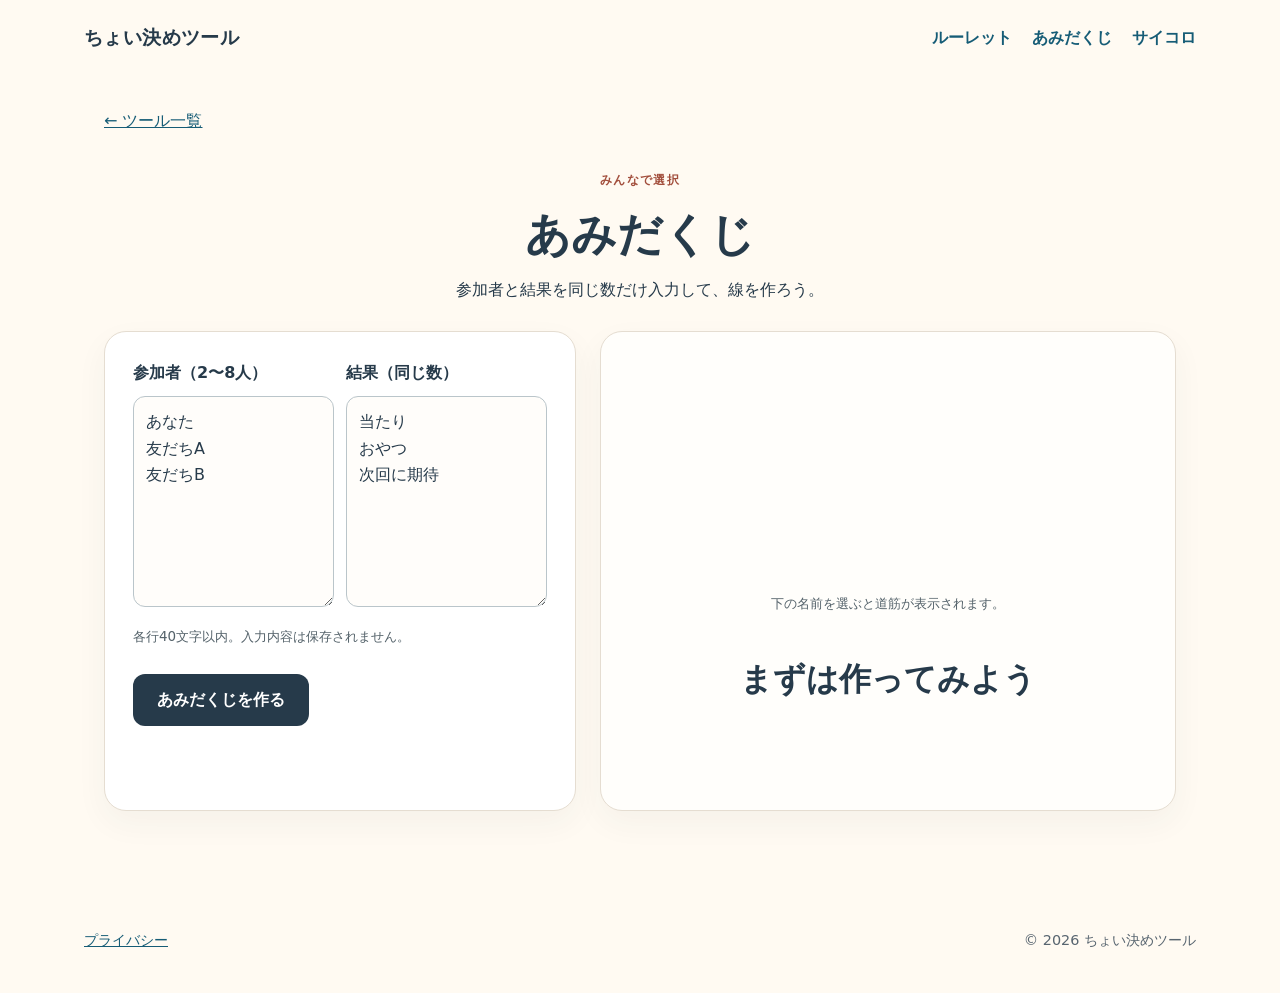
==== amidaku.html @ 54b1e420 "Create static tool research site" ====
<!doctype html>
<html lang="ja">
<head>
  <meta charset="utf-8">
  <meta name="viewport" content="width=device-width, initial-scale=1">
  <meta name="description" content="参加者と結果を入力して道筋をたどる無料あみだくじ。登録不要。">
  <meta http-equiv="Content-Security-Policy" content="default-src 'none'; script-src 'self' https://www.googletagmanager.com; style-src 'self'; img-src 'self' data:; connect-src https://www.google-analytics.com https://region1.google-analytics.com; base-uri 'none'; form-action 'none'; object-src 'none'">
  <title>あみだくじ｜ちょい決めツール</title>
  <link rel="stylesheet" href="./assets/style.css">
  <script defer src="./assets/config.js"></script>
  <script defer src="./assets/analytics.js"></script>
  <script defer src="./assets/app.js"></script>
</head>
<body>
  <header class="site-header"><a class="brand" href="./">ちょい決めツール</a><nav aria-label="ツール"><a href="./roulette.html">ルーレット</a><a href="./amidaku.html">あみだくじ</a><a href="./dice.html">サイコロ</a></nav></header>
  <main class="single-tool">
    <p class="back"><a href="./">← ツール一覧</a></p>
    <section class="tool-section" id="amidaku" aria-labelledby="amidaku-title"><div class="section-heading"><span class="eyebrow">みんなで選択</span><h2 id="amidaku-title">あみだくじ</h2><p>参加者と結果を同じ数だけ入力して、線を作ろう。</p></div><div class="workspace"><div class="panel"><div class="field-pair"><div><label for="amidaku-names">参加者（2〜8人）</label><textarea id="amidaku-names" rows="7" maxlength="328" spellcheck="false">あなた
友だちA
友だちB</textarea></div><div><label for="amidaku-prizes">結果（同じ数）</label><textarea id="amidaku-prizes" rows="7" maxlength="328" spellcheck="false">当たり
おやつ
次回に期待</textarea></div></div><p class="hint">各行40文字以内。入力内容は保存されません。</p><button id="amidaku-build" type="button">あみだくじを作る</button><p class="error" id="amidaku-error" role="alert"></p></div><div class="panel result-panel"><div class="ladder-scroll"><svg id="ladder" role="img" aria-label="あみだくじ"></svg></div><p class="hint">下の名前を選ぶと道筋が表示されます。</p><div id="amidaku-buttons" class="choice-buttons"></div><output id="amidaku-result" class="result" aria-live="polite">まずは作ってみよう</output></div></div></section>
  </main>
  <footer><a href="./privacy.html">プライバシー</a><span>© 2026 ちょい決めツール</span></footer>
</body>
</html>
---- assets/style.css ----
:root{font-family:system-ui,-apple-system,"Hiragino Kaku Gothic ProN","Yu Gothic",sans-serif;color:#263a4a;background:#fffaf2;line-height:1.65}
*{box-sizing:border-box}html{scroll-behavior:smooth}body{margin:0}a{color:#165c76}a:focus-visible,button:focus-visible,textarea:focus-visible,select:focus-visible{outline:3px solid #195e82;outline-offset:3px}.site-header{max-width:1160px;margin:auto;min-height:76px;padding:18px 24px;display:flex;align-items:center;justify-content:space-between;gap:20px}.brand{font-size:1.2rem;font-weight:850;letter-spacing:.02em;text-decoration:none;color:#263a4a}.site-header nav{display:flex;gap:20px;flex-wrap:wrap}.site-header nav a{text-decoration:none;font-weight:700}.site-header nav a:hover{text-decoration:underline}.hero{padding:78px 24px 48px;text-align:center;background:radial-gradient(circle at 15% 5%,#fce7d1,transparent 40%),radial-gradient(circle at 85% 70%,#d9ede8,transparent 44%)}.eyebrow{font-size:.76rem;letter-spacing:.12em;font-weight:800;color:#a24e3c}.hero h1{font-size:clamp(2.1rem,5.5vw,4rem);line-height:1.25;letter-spacing:-.04em;margin:16px 0}.hero p{font-size:1.1rem}.tool-nav{max-width:1000px;margin:-24px auto 24px;display:grid;grid-template-columns:repeat(3,1fr);gap:12px;padding:0 24px;position:relative}.tool-nav a{background:#fff;border:1px solid #eedfcf;border-radius:18px;padding:22px;text-align:center;font-weight:800;text-decoration:none;box-shadow:0 8px 30px #263a4a12;transition:transform .2s}.tool-nav a:hover{transform:translateY(-3px)}.tool-section{max-width:1120px;margin:0 auto;padding:60px 24px 90px;scroll-margin-top:10px;border-bottom:1px solid #e8e0d4}.section-heading{text-align:center;margin-bottom:28px}.section-heading h2{font-size:clamp(2rem,4vw,2.8rem);margin:5px 0}.section-heading p{margin:0}.workspace{display:grid;grid-template-columns:minmax(0,.9fr) minmax(0,1.1fr);gap:24px;align-items:stretch}.panel{background:white;border:1px solid #e5ddd1;border-radius:22px;padding:28px;box-shadow:0 12px 32px #263a4a0c;min-width:0}.panel label{display:block;font-weight:800;margin-bottom:10px}.panel textarea,.panel select{width:100%;border:1.5px solid #bac5ca;border-radius:12px;background:#fffdfa;color:#263a4a;font:inherit;padding:12px;resize:vertical}.panel select{max-width:220px;display:block}.panel button{font:inherit;cursor:pointer}.panel>button{margin-top:16px;border:0;border-radius:12px;background:#263a4a;color:white;padding:13px 24px;font-weight:800;min-height:50px}.panel>button:hover{background:#165c76}.hint{font-size:.84rem;color:#54626a;margin:10px 0}.error{color:#a42b29;font-weight:700;min-height:1.5em}.result-panel{text-align:center;display:flex;flex-direction:column;align-items:center;justify-content:center;background:#fffefb}.result-label{margin:12px 0 0;font-size:.8rem;font-weight:800;color:#667681}.result{display:block;font-size:clamp(1.25rem,3vw,2rem);font-weight:850;overflow-wrap:anywhere;margin:4px 0 12px}.wheel-wrap{position:relative;width:min(100%,310px);aspect-ratio:1}.wheel-wrap svg{width:100%;height:100%;transition:transform 2.8s cubic-bezier(.15,.78,.12,1)}.wheel-wrap .pointer{position:absolute;z-index:1;top:-11px;left:50%;transform:translateX(-50%);color:#263a4a;font-size:32px;line-height:1}.field-pair{display:grid;grid-template-columns:1fr 1fr;gap:12px}.ladder-scroll{width:100%;overflow:auto}.ladder-line{stroke:#627583;stroke-width:3;stroke-linecap:round}.ladder-highlight{fill:none;stroke:#e86748;stroke-width:7;stroke-linejoin:round;stroke-linecap:round}.ladder-label{fill:#263a4a;font-size:15px;font-weight:700}.choice-buttons{display:flex;gap:8px;flex-wrap:wrap;justify-content:center;margin:12px 0}.choice-button{border:1px solid #a9bac2;background:#ecf6f5;border-radius:999px;padding:7px 13px;font-weight:700;max-width:100%;overflow-wrap:anywhere}.choice-button:hover{background:#d8edeb}.dice-faces{min-height:160px;display:flex;align-items:center;justify-content:center;gap:8px;flex-wrap:wrap;font-size:clamp(4rem,10vw,7rem);line-height:1;color:#d8735a}.dice-faces span{display:inline-block}.about,.privacy{max-width:850px;margin:70px auto;padding:0 24px}.privacy{min-height:60vh}.privacy h1{font-size:2.2rem}.privacy p{margin:24px 0}footer{max-width:1160px;margin:0 auto;padding:28px 24px 40px;display:flex;justify-content:space-between;gap:20px;color:#586570;font-size:.9rem}@media(max-width:760px){.site-header{align-items:flex-start;flex-direction:column}.site-header nav{gap:10px;font-size:.88rem}.hero{padding-top:48px}.tool-nav{grid-template-columns:1fr}.tool-nav a{padding:14px}.workspace{grid-template-columns:1fr}.panel{padding:20px}.field-pair{gap:8px}.field-pair textarea{font-size:.9rem}.tool-section{padding-top:45px;padding-bottom:60px}}
@media(prefers-reduced-motion:reduce){html{scroll-behavior:auto}.wheel-wrap svg,.tool-nav a{transition:none}}
.tool-grid{max-width:1100px;margin:25px auto 80px;padding:0 24px;display:grid;grid-template-columns:repeat(3,minmax(0,1fr));gap:18px}.tool-card{display:block;background:white;color:#263a4a;border:1px solid #e5ddd1;border-radius:22px;padding:30px;text-decoration:none;box-shadow:0 12px 32px #263a4a0c;transition:transform .2s}.tool-card:hover{transform:translateY(-4px)}.tool-card h2{font-size:1.6rem;margin:10px 0 0}.tool-card p{margin:0 0 24px}.tool-card strong{color:#165c76}.tool-icon{display:inline-grid;place-items:center;width:68px;height:68px;border-radius:18px;background:#fce7d1;font-size:2.6rem}.tool-card:nth-child(2) .tool-icon{background:#d9ede8}.tool-card:nth-child(3) .tool-icon{background:#e0e7f8}.single-tool{max-width:1120px;margin:auto}.back{padding:16px 24px 0}.single-tool .tool-section{border:0;padding-top:16px}@media(max-width:760px){.tool-grid{grid-template-columns:1fr;margin-bottom:50px}.tool-card{padding:22px}}
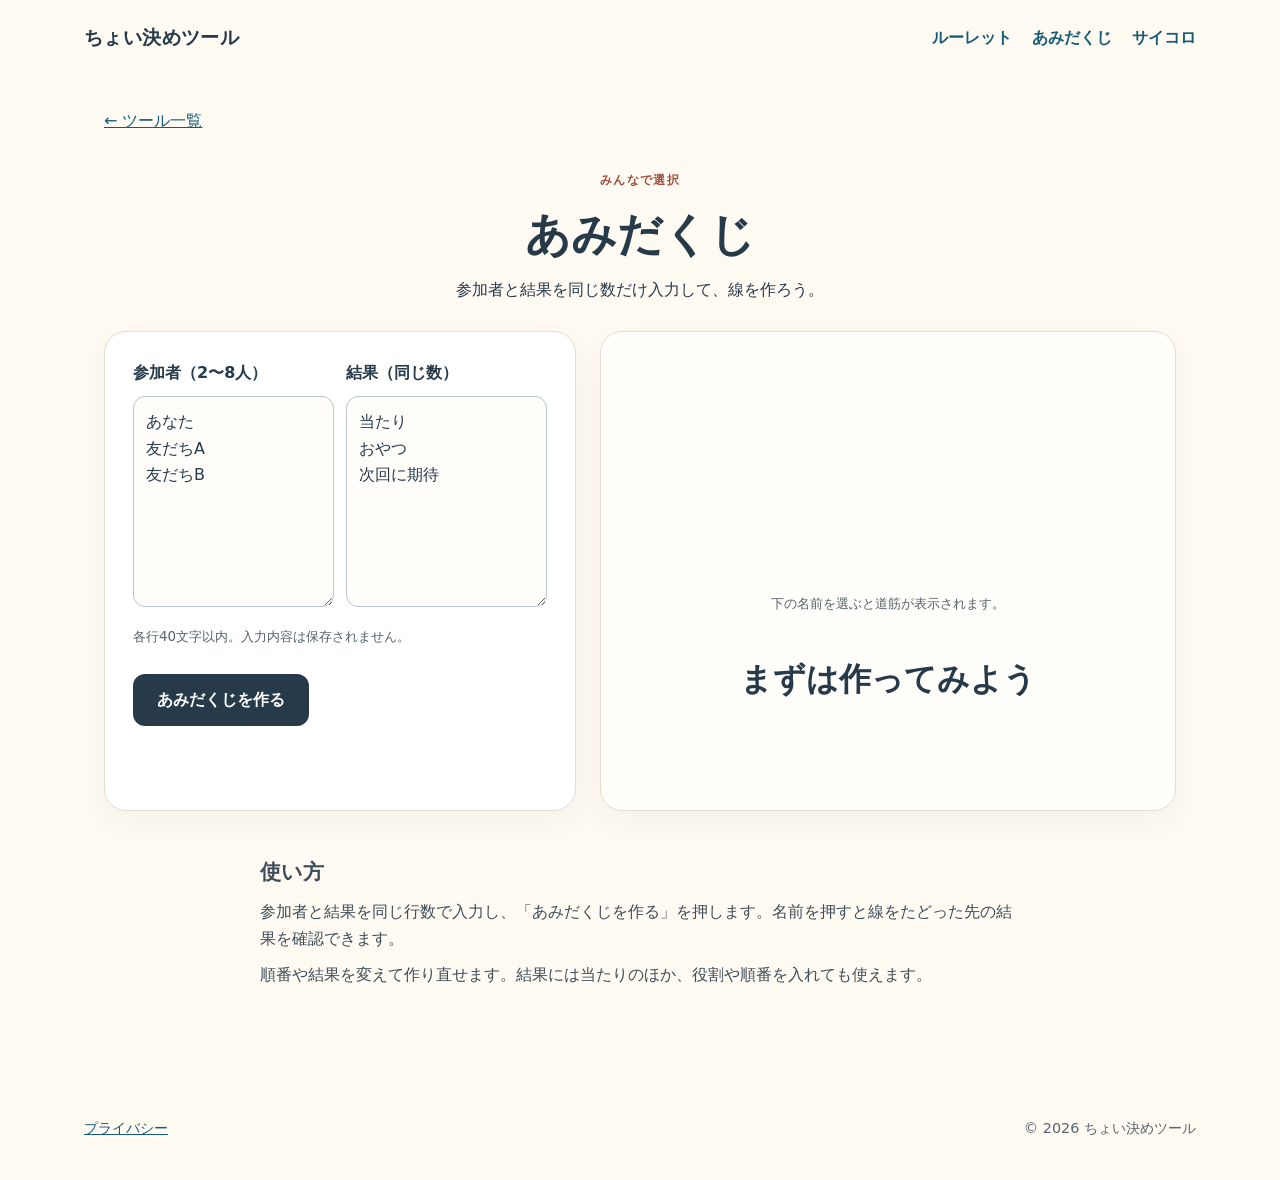
==== commit 153b1bb6: "Prepare private site for launch review" ====
--- a/amidaku.html
+++ b/amidaku.html
@@ -4,7 +4,7 @@
   <meta charset="utf-8">
   <meta name="viewport" content="width=device-width, initial-scale=1">
   <meta name="description" content="参加者と結果を入力して道筋をたどる無料あみだくじ。登録不要。">
-  <meta http-equiv="Content-Security-Policy" content="default-src 'none'; script-src 'self' https://www.googletagmanager.com; style-src 'self'; img-src 'self' data:; connect-src https://www.google-analytics.com https://region1.google-analytics.com; base-uri 'none'; form-action 'none'; object-src 'none'">
+  <meta http-equiv="Content-Security-Policy" content="default-src 'none'; script-src 'self' https://www.googletagmanager.com; style-src 'self'; img-src 'self' data: https://www.googletagmanager.com https://*.google-analytics.com; connect-src https://www.googletagmanager.com https://*.google-analytics.com https://*.google.com; base-uri 'none'; form-action 'none'; object-src 'none'">
   <title>あみだくじ｜ちょい決めツール</title>
   <link rel="stylesheet" href="./assets/style.css">
   <script defer src="./assets/config.js"></script>
@@ -15,11 +15,11 @@
   <header class="site-header"><a class="brand" href="./">ちょい決めツール</a><nav aria-label="ツール"><a href="./roulette.html">ルーレット</a><a href="./amidaku.html">あみだくじ</a><a href="./dice.html">サイコロ</a></nav></header>
   <main class="single-tool">
     <p class="back"><a href="./">← ツール一覧</a></p>
-    <section class="tool-section" id="amidaku" aria-labelledby="amidaku-title"><div class="section-heading"><span class="eyebrow">みんなで選択</span><h2 id="amidaku-title">あみだくじ</h2><p>参加者と結果を同じ数だけ入力して、線を作ろう。</p></div><div class="workspace"><div class="panel"><div class="field-pair"><div><label for="amidaku-names">参加者（2〜8人）</label><textarea id="amidaku-names" rows="7" maxlength="328" spellcheck="false">あなた
+    <section class="tool-section" id="amidaku" aria-labelledby="amidaku-title"><div class="section-heading"><span class="eyebrow">みんなで選択</span><h1 id="amidaku-title">あみだくじ</h1><p>参加者と結果を同じ数だけ入力して、線を作ろう。</p></div><div class="workspace"><div class="panel"><div class="field-pair"><div><label for="amidaku-names">参加者（2〜8人）</label><textarea id="amidaku-names" rows="7" maxlength="328" spellcheck="false">あなた
 友だちA
 友だちB</textarea></div><div><label for="amidaku-prizes">結果（同じ数）</label><textarea id="amidaku-prizes" rows="7" maxlength="328" spellcheck="false">当たり
 おやつ
-次回に期待</textarea></div></div><p class="hint">各行40文字以内。入力内容は保存されません。</p><button id="amidaku-build" type="button">あみだくじを作る</button><p class="error" id="amidaku-error" role="alert"></p></div><div class="panel result-panel"><div class="ladder-scroll"><svg id="ladder" role="img" aria-label="あみだくじ"></svg></div><p class="hint">下の名前を選ぶと道筋が表示されます。</p><div id="amidaku-buttons" class="choice-buttons"></div><output id="amidaku-result" class="result" aria-live="polite">まずは作ってみよう</output></div></div></section>
+次回に期待</textarea></div></div><p class="hint">各行40文字以内。入力内容は保存されません。</p><button id="amidaku-build" type="button">あみだくじを作る</button><p class="error" id="amidaku-error" role="alert"></p></div><div class="panel result-panel"><div class="ladder-scroll"><svg id="ladder" role="img" aria-label="あみだくじ"></svg></div><p class="hint">下の名前を選ぶと道筋が表示されます。</p><div id="amidaku-buttons" class="choice-buttons"></div><output id="amidaku-result" class="result" aria-live="polite">まずは作ってみよう</output></div></div><div class="guide"><h2>使い方</h2><p>参加者と結果を同じ行数で入力し、「あみだくじを作る」を押します。名前を押すと線をたどった先の結果を確認できます。</p><p>順番や結果を変えて作り直せます。結果には当たりのほか、役割や順番を入れても使えます。</p></div></section>
   </main>
   <footer><a href="./privacy.html">プライバシー</a><span>© 2026 ちょい決めツール</span></footer>
 </body>
--- a/assets/style.css
+++ b/assets/style.css
@@ -2,3 +2,4 @@
 *{box-sizing:border-box}html{scroll-behavior:smooth}body{margin:0}a{color:#165c76}a:focus-visible,button:focus-visible,textarea:focus-visible,select:focus-visible{outline:3px solid #195e82;outline-offset:3px}.site-header{max-width:1160px;margin:auto;min-height:76px;padding:18px 24px;display:flex;align-items:center;justify-content:space-between;gap:20px}.brand{font-size:1.2rem;font-weight:850;letter-spacing:.02em;text-decoration:none;color:#263a4a}.site-header nav{display:flex;gap:20px;flex-wrap:wrap}.site-header nav a{text-decoration:none;font-weight:700}.site-header nav a:hover{text-decoration:underline}.hero{padding:78px 24px 48px;text-align:center;background:radial-gradient(circle at 15% 5%,#fce7d1,transparent 40%),radial-gradient(circle at 85% 70%,#d9ede8,transparent 44%)}.eyebrow{font-size:.76rem;letter-spacing:.12em;font-weight:800;color:#a24e3c}.hero h1{font-size:clamp(2.1rem,5.5vw,4rem);line-height:1.25;letter-spacing:-.04em;margin:16px 0}.hero p{font-size:1.1rem}.tool-nav{max-width:1000px;margin:-24px auto 24px;display:grid;grid-template-columns:repeat(3,1fr);gap:12px;padding:0 24px;position:relative}.tool-nav a{background:#fff;border:1px solid #eedfcf;border-radius:18px;padding:22px;text-align:center;font-weight:800;text-decoration:none;box-shadow:0 8px 30px #263a4a12;transition:transform .2s}.tool-nav a:hover{transform:translateY(-3px)}.tool-section{max-width:1120px;margin:0 auto;padding:60px 24px 90px;scroll-margin-top:10px;border-bottom:1px solid #e8e0d4}.section-heading{text-align:center;margin-bottom:28px}.section-heading h2{font-size:clamp(2rem,4vw,2.8rem);margin:5px 0}.section-heading p{margin:0}.workspace{display:grid;grid-template-columns:minmax(0,.9fr) minmax(0,1.1fr);gap:24px;align-items:stretch}.panel{background:white;border:1px solid #e5ddd1;border-radius:22px;padding:28px;box-shadow:0 12px 32px #263a4a0c;min-width:0}.panel label{display:block;font-weight:800;margin-bottom:10px}.panel textarea,.panel select{width:100%;border:1.5px solid #bac5ca;border-radius:12px;background:#fffdfa;color:#263a4a;font:inherit;padding:12px;resize:vertical}.panel select{max-width:220px;display:block}.panel button{font:inherit;cursor:pointer}.panel>button{margin-top:16px;border:0;border-radius:12px;background:#263a4a;color:white;padding:13px 24px;font-weight:800;min-height:50px}.panel>button:hover{background:#165c76}.hint{font-size:.84rem;color:#54626a;margin:10px 0}.error{color:#a42b29;font-weight:700;min-height:1.5em}.result-panel{text-align:center;display:flex;flex-direction:column;align-items:center;justify-content:center;background:#fffefb}.result-label{margin:12px 0 0;font-size:.8rem;font-weight:800;color:#667681}.result{display:block;font-size:clamp(1.25rem,3vw,2rem);font-weight:850;overflow-wrap:anywhere;margin:4px 0 12px}.wheel-wrap{position:relative;width:min(100%,310px);aspect-ratio:1}.wheel-wrap svg{width:100%;height:100%;transition:transform 2.8s cubic-bezier(.15,.78,.12,1)}.wheel-wrap .pointer{position:absolute;z-index:1;top:-11px;left:50%;transform:translateX(-50%);color:#263a4a;font-size:32px;line-height:1}.field-pair{display:grid;grid-template-columns:1fr 1fr;gap:12px}.ladder-scroll{width:100%;overflow:auto}.ladder-line{stroke:#627583;stroke-width:3;stroke-linecap:round}.ladder-highlight{fill:none;stroke:#e86748;stroke-width:7;stroke-linejoin:round;stroke-linecap:round}.ladder-label{fill:#263a4a;font-size:15px;font-weight:700}.choice-buttons{display:flex;gap:8px;flex-wrap:wrap;justify-content:center;margin:12px 0}.choice-button{border:1px solid #a9bac2;background:#ecf6f5;border-radius:999px;padding:7px 13px;font-weight:700;max-width:100%;overflow-wrap:anywhere}.choice-button:hover{background:#d8edeb}.dice-faces{min-height:160px;display:flex;align-items:center;justify-content:center;gap:8px;flex-wrap:wrap;font-size:clamp(4rem,10vw,7rem);line-height:1;color:#d8735a}.dice-faces span{display:inline-block}.about,.privacy{max-width:850px;margin:70px auto;padding:0 24px}.privacy{min-height:60vh}.privacy h1{font-size:2.2rem}.privacy p{margin:24px 0}footer{max-width:1160px;margin:0 auto;padding:28px 24px 40px;display:flex;justify-content:space-between;gap:20px;color:#586570;font-size:.9rem}@media(max-width:760px){.site-header{align-items:flex-start;flex-direction:column}.site-header nav{gap:10px;font-size:.88rem}.hero{padding-top:48px}.tool-nav{grid-template-columns:1fr}.tool-nav a{padding:14px}.workspace{grid-template-columns:1fr}.panel{padding:20px}.field-pair{gap:8px}.field-pair textarea{font-size:.9rem}.tool-section{padding-top:45px;padding-bottom:60px}}
 @media(prefers-reduced-motion:reduce){html{scroll-behavior:auto}.wheel-wrap svg,.tool-nav a{transition:none}}
 .tool-grid{max-width:1100px;margin:25px auto 80px;padding:0 24px;display:grid;grid-template-columns:repeat(3,minmax(0,1fr));gap:18px}.tool-card{display:block;background:white;color:#263a4a;border:1px solid #e5ddd1;border-radius:22px;padding:30px;text-decoration:none;box-shadow:0 12px 32px #263a4a0c;transition:transform .2s}.tool-card:hover{transform:translateY(-4px)}.tool-card h2{font-size:1.6rem;margin:10px 0 0}.tool-card p{margin:0 0 24px}.tool-card strong{color:#165c76}.tool-icon{display:inline-grid;place-items:center;width:68px;height:68px;border-radius:18px;background:#fce7d1;font-size:2.6rem}.tool-card:nth-child(2) .tool-icon{background:#d9ede8}.tool-card:nth-child(3) .tool-icon{background:#e0e7f8}.single-tool{max-width:1120px;margin:auto}.back{padding:16px 24px 0}.single-tool .tool-section{border:0;padding-top:16px}@media(max-width:760px){.tool-grid{grid-template-columns:1fr;margin-bottom:50px}.tool-card{padding:22px}}
+.section-heading h1{font-size:clamp(2rem,4vw,2.8rem);margin:5px 0}.guide{max-width:760px;margin:44px auto 0;color:#3d4e5a}.guide h2{font-size:1.3rem;margin-bottom:10px}.guide p{margin:10px 0}
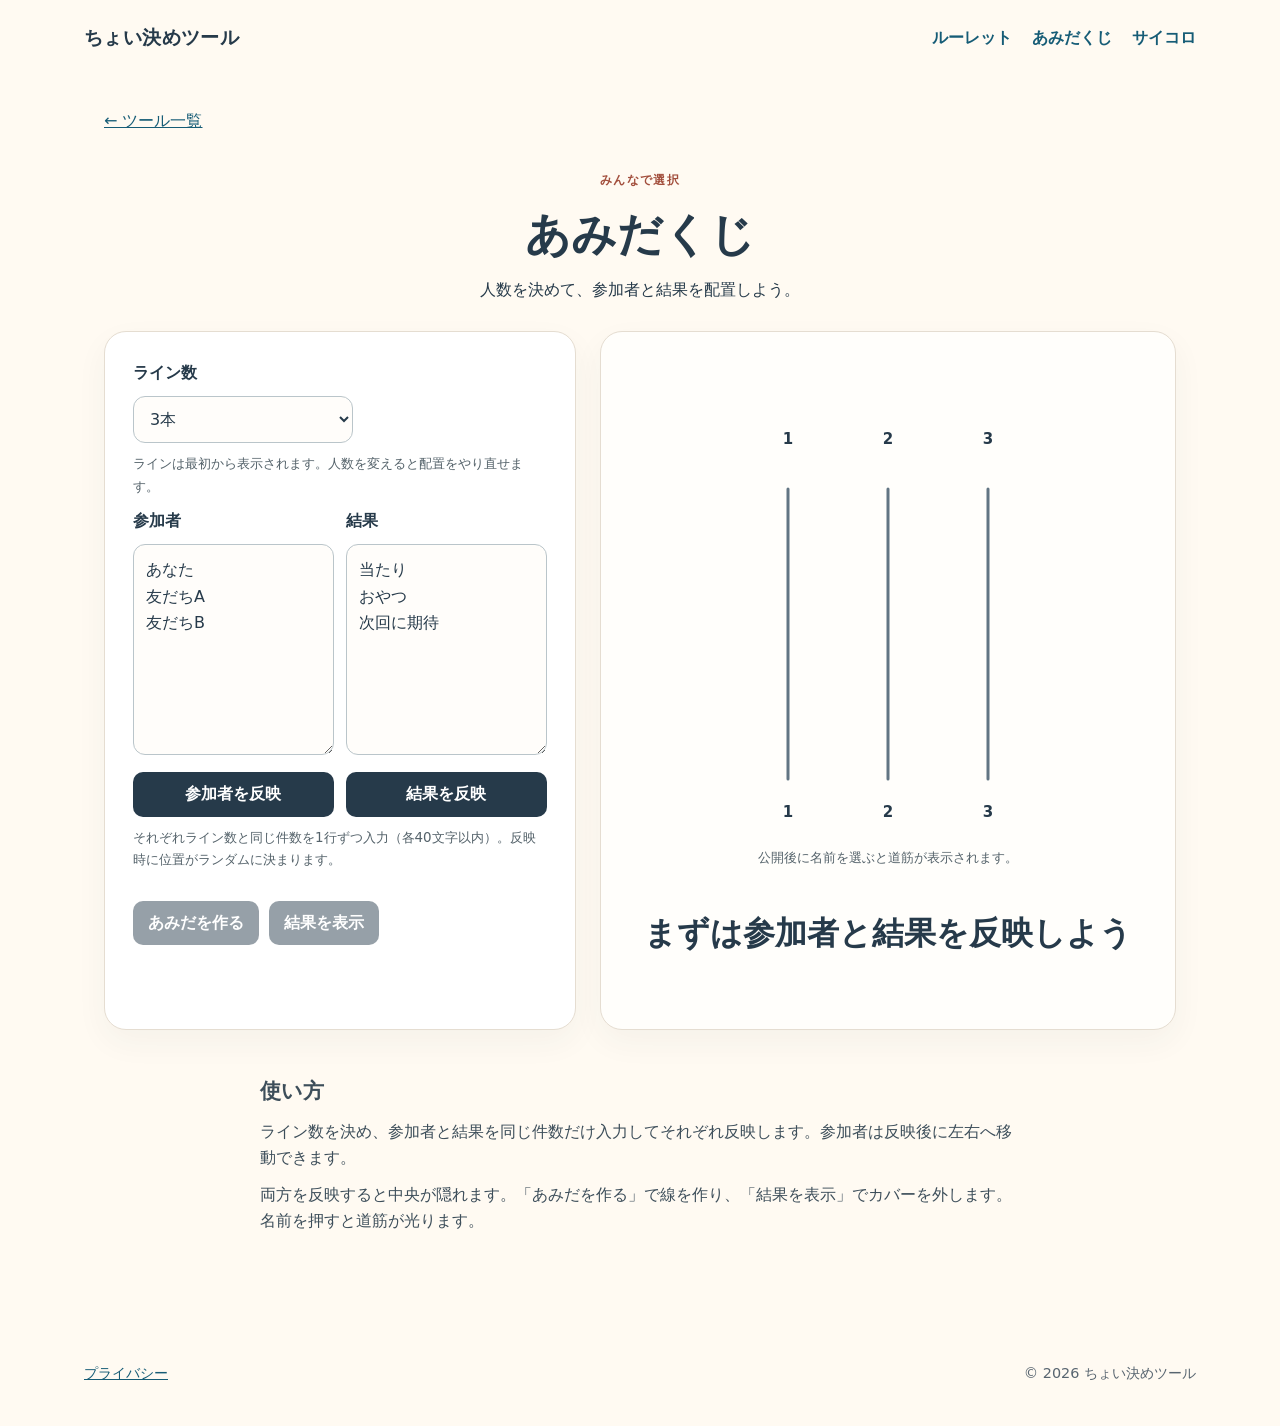
==== commit 8d020e46: "Add staged amidaku setup and covered reveal" ====
--- a/amidaku.html
+++ b/amidaku.html
@@ -15,11 +15,37 @@
   <header class="site-header"><a class="brand" href="./">ちょい決めツール</a><nav aria-label="ツール"><a href="./roulette.html">ルーレット</a><a href="./amidaku.html">あみだくじ</a><a href="./dice.html">サイコロ</a></nav></header>
   <main class="single-tool">
     <p class="back"><a href="./">← ツール一覧</a></p>
-    <section class="tool-section" id="amidaku" aria-labelledby="amidaku-title"><div class="section-heading"><span class="eyebrow">みんなで選択</span><h1 id="amidaku-title">あみだくじ</h1><p>参加者と結果を同じ数だけ入力して、線を作ろう。</p></div><div class="workspace"><div class="panel"><div class="field-pair"><div><label for="amidaku-names">参加者（2〜8人）</label><textarea id="amidaku-names" rows="7" maxlength="328" spellcheck="false">あなた
+    <section class="tool-section" id="amidaku" aria-labelledby="amidaku-title">
+      <div class="section-heading"><span class="eyebrow">みんなで選択</span><h1 id="amidaku-title">あみだくじ</h1><p>人数を決めて、参加者と結果を配置しよう。</p></div>
+      <div class="workspace">
+        <div class="panel">
+          <label for="amidaku-count">ライン数</label>
+          <select id="amidaku-count">
+            <option value="2">2本</option><option value="3" selected>3本</option><option value="4">4本</option><option value="5">5本</option><option value="6">6本</option><option value="7">7本</option><option value="8">8本</option>
+          </select>
+          <p class="hint">ラインは最初から表示されます。人数を変えると配置をやり直せます。</p>
+          <div class="field-pair">
+            <div><label for="amidaku-names">参加者</label><textarea id="amidaku-names" rows="7" maxlength="328" spellcheck="false">あなた
 友だちA
-友だちB</textarea></div><div><label for="amidaku-prizes">結果（同じ数）</label><textarea id="amidaku-prizes" rows="7" maxlength="328" spellcheck="false">当たり
+友だちB</textarea><button id="amidaku-apply-names" type="button">参加者を反映</button></div>
+            <div><label for="amidaku-prizes">結果</label><textarea id="amidaku-prizes" rows="7" maxlength="328" spellcheck="false">当たり
 おやつ
-次回に期待</textarea></div></div><p class="hint">各行40文字以内。入力内容は保存されません。</p><button id="amidaku-build" type="button">あみだくじを作る</button><p class="error" id="amidaku-error" role="alert"></p></div><div class="panel result-panel"><div class="ladder-scroll"><svg id="ladder" role="img" aria-label="あみだくじ"></svg></div><p class="hint">下の名前を選ぶと道筋が表示されます。</p><div id="amidaku-buttons" class="choice-buttons"></div><output id="amidaku-result" class="result" aria-live="polite">まずは作ってみよう</output></div></div><div class="guide"><h2>使い方</h2><p>参加者と結果を同じ行数で入力し、「あみだくじを作る」を押します。名前を押すと線をたどった先の結果を確認できます。</p><p>順番や結果を変えて作り直せます。結果には当たりのほか、役割や順番を入れても使えます。</p></div></section>
+次回に期待</textarea><button id="amidaku-apply-prizes" type="button">結果を反映</button></div>
+          </div>
+          <p class="hint">それぞれライン数と同じ件数を1行ずつ入力（各40文字以内）。反映時に位置がランダムに決まります。</p>
+          <div id="amidaku-name-order" class="ladder-order" aria-label="参加者の配置"></div>
+          <div class="ladder-actions"><button id="amidaku-build" type="button" disabled>あみだを作る</button><button id="amidaku-reveal" type="button" disabled>結果を表示</button></div>
+          <p class="error" id="amidaku-error" role="alert"></p>
+        </div>
+        <div class="panel result-panel">
+          <div class="ladder-scroll"><div id="ladder-stage" class="ladder-stage"><svg id="ladder" role="img" aria-label="あみだくじ"></svg><div id="ladder-cover" class="ladder-cover" hidden aria-hidden="true"><span>結果はまだ秘密</span></div></div></div>
+          <p class="hint">公開後に名前を選ぶと道筋が表示されます。</p>
+          <div id="amidaku-buttons" class="choice-buttons"></div>
+          <output id="amidaku-result" class="result" aria-live="polite">まずは参加者と結果を反映しよう</output>
+        </div>
+      </div>
+      <div class="guide"><h2>使い方</h2><p>ライン数を決め、参加者と結果を同じ件数だけ入力してそれぞれ反映します。参加者は反映後に左右へ移動できます。</p><p>両方を反映すると中央が隠れます。「あみだを作る」で線を作り、「結果を表示」でカバーを外します。名前を押すと道筋が光ります。</p></div>
+    </section>
   </main>
   <footer><a href="./privacy.html">プライバシー</a><span>© 2026 ちょい決めツール</span></footer>
 </body>
--- a/assets/style.css
+++ b/assets/style.css
@@ -1,5 +1,44 @@
 :root{font-family:system-ui,-apple-system,"Hiragino Kaku Gothic ProN","Yu Gothic",sans-serif;color:#263a4a;background:#fffaf2;line-height:1.65}
 *{box-sizing:border-box}html{scroll-behavior:smooth}body{margin:0}a{color:#165c76}a:focus-visible,button:focus-visible,textarea:focus-visible,select:focus-visible{outline:3px solid #195e82;outline-offset:3px}.site-header{max-width:1160px;margin:auto;min-height:76px;padding:18px 24px;display:flex;align-items:center;justify-content:space-between;gap:20px}.brand{font-size:1.2rem;font-weight:850;letter-spacing:.02em;text-decoration:none;color:#263a4a}.site-header nav{display:flex;gap:20px;flex-wrap:wrap}.site-header nav a{text-decoration:none;font-weight:700}.site-header nav a:hover{text-decoration:underline}.hero{padding:78px 24px 48px;text-align:center;background:radial-gradient(circle at 15% 5%,#fce7d1,transparent 40%),radial-gradient(circle at 85% 70%,#d9ede8,transparent 44%)}.eyebrow{font-size:.76rem;letter-spacing:.12em;font-weight:800;color:#a24e3c}.hero h1{font-size:clamp(2.1rem,5.5vw,4rem);line-height:1.25;letter-spacing:-.04em;margin:16px 0}.hero p{font-size:1.1rem}.tool-nav{max-width:1000px;margin:-24px auto 24px;display:grid;grid-template-columns:repeat(3,1fr);gap:12px;padding:0 24px;position:relative}.tool-nav a{background:#fff;border:1px solid #eedfcf;border-radius:18px;padding:22px;text-align:center;font-weight:800;text-decoration:none;box-shadow:0 8px 30px #263a4a12;transition:transform .2s}.tool-nav a:hover{transform:translateY(-3px)}.tool-section{max-width:1120px;margin:0 auto;padding:60px 24px 90px;scroll-margin-top:10px;border-bottom:1px solid #e8e0d4}.section-heading{text-align:center;margin-bottom:28px}.section-heading h2{font-size:clamp(2rem,4vw,2.8rem);margin:5px 0}.section-heading p{margin:0}.workspace{display:grid;grid-template-columns:minmax(0,.9fr) minmax(0,1.1fr);gap:24px;align-items:stretch}.panel{background:white;border:1px solid #e5ddd1;border-radius:22px;padding:28px;box-shadow:0 12px 32px #263a4a0c;min-width:0}.panel label{display:block;font-weight:800;margin-bottom:10px}.panel textarea,.panel select{width:100%;border:1.5px solid #bac5ca;border-radius:12px;background:#fffdfa;color:#263a4a;font:inherit;padding:12px;resize:vertical}.panel select{max-width:220px;display:block}.panel button{font:inherit;cursor:pointer}.panel>button{margin-top:16px;border:0;border-radius:12px;background:#263a4a;color:white;padding:13px 24px;font-weight:800;min-height:50px}.panel>button:hover{background:#165c76}.hint{font-size:.84rem;color:#54626a;margin:10px 0}.error{color:#a42b29;font-weight:700;min-height:1.5em}.result-panel{text-align:center;display:flex;flex-direction:column;align-items:center;justify-content:center;background:#fffefb}.result-label{margin:12px 0 0;font-size:.8rem;font-weight:800;color:#667681}.result{display:block;font-size:clamp(1.25rem,3vw,2rem);font-weight:850;overflow-wrap:anywhere;margin:4px 0 12px}.wheel-wrap{position:relative;width:min(100%,310px);aspect-ratio:1}.wheel-wrap svg{width:100%;height:100%;transition:transform 2.8s cubic-bezier(.15,.78,.12,1)}.wheel-wrap .pointer{position:absolute;z-index:1;top:-11px;left:50%;transform:translateX(-50%);color:#263a4a;font-size:32px;line-height:1}.field-pair{display:grid;grid-template-columns:1fr 1fr;gap:12px}.ladder-scroll{width:100%;overflow:auto}.ladder-line{stroke:#627583;stroke-width:3;stroke-linecap:round}.ladder-highlight{fill:none;stroke:#e86748;stroke-width:7;stroke-linejoin:round;stroke-linecap:round}.ladder-label{fill:#263a4a;font-size:15px;font-weight:700}.choice-buttons{display:flex;gap:8px;flex-wrap:wrap;justify-content:center;margin:12px 0}.choice-button{border:1px solid #a9bac2;background:#ecf6f5;border-radius:999px;padding:7px 13px;font-weight:700;max-width:100%;overflow-wrap:anywhere}.choice-button:hover{background:#d8edeb}.dice-faces{min-height:160px;display:flex;align-items:center;justify-content:center;gap:8px;flex-wrap:wrap;font-size:clamp(4rem,10vw,7rem);line-height:1;color:#d8735a}.dice-faces span{display:inline-block}.about,.privacy{max-width:850px;margin:70px auto;padding:0 24px}.privacy{min-height:60vh}.privacy h1{font-size:2.2rem}.privacy p{margin:24px 0}footer{max-width:1160px;margin:0 auto;padding:28px 24px 40px;display:flex;justify-content:space-between;gap:20px;color:#586570;font-size:.9rem}@media(max-width:760px){.site-header{align-items:flex-start;flex-direction:column}.site-header nav{gap:10px;font-size:.88rem}.hero{padding-top:48px}.tool-nav{grid-template-columns:1fr}.tool-nav a{padding:14px}.workspace{grid-template-columns:1fr}.panel{padding:20px}.field-pair{gap:8px}.field-pair textarea{font-size:.9rem}.tool-section{padding-top:45px;padding-bottom:60px}}
-@media(prefers-reduced-motion:reduce){html{scroll-behavior:auto}.wheel-wrap svg,.tool-nav a{transition:none}}
+@media(prefers-reduced-motion:reduce){html{scroll-behavior:auto}.tool-nav a{transition:none}}
 .tool-grid{max-width:1100px;margin:25px auto 80px;padding:0 24px;display:grid;grid-template-columns:repeat(3,minmax(0,1fr));gap:18px}.tool-card{display:block;background:white;color:#263a4a;border:1px solid #e5ddd1;border-radius:22px;padding:30px;text-decoration:none;box-shadow:0 12px 32px #263a4a0c;transition:transform .2s}.tool-card:hover{transform:translateY(-4px)}.tool-card h2{font-size:1.6rem;margin:10px 0 0}.tool-card p{margin:0 0 24px}.tool-card strong{color:#165c76}.tool-icon{display:inline-grid;place-items:center;width:68px;height:68px;border-radius:18px;background:#fce7d1;font-size:2.6rem}.tool-card:nth-child(2) .tool-icon{background:#d9ede8}.tool-card:nth-child(3) .tool-icon{background:#e0e7f8}.single-tool{max-width:1120px;margin:auto}.back{padding:16px 24px 0}.single-tool .tool-section{border:0;padding-top:16px}@media(max-width:760px){.tool-grid{grid-template-columns:1fr;margin-bottom:50px}.tool-card{padding:22px}}
-.section-heading h1{font-size:clamp(2rem,4vw,2.8rem);margin:5px 0}.guide{max-width:760px;margin:44px auto 0;color:#3d4e5a}.guide h2{font-size:1.3rem;margin-bottom:10px}.guide p{margin:10px 0}
+.section-heading h1{font-size:clamp(2rem,4vw,2.8rem);margin:5px 0}.guide{max-width:760px;margin:44px auto 0;color:#3d4e5a}.guide h2{font-size:1.3rem;margin-bottom:10px}.guide p{margin:10px 0}.wheel-wrap svg{transform-origin:50% 50%;transform-box:fill-box}.panel>button:disabled{opacity:.65;cursor:wait}
+
+.motion-control{margin-top:14px;font-size:.9rem;cursor:pointer}.motion-control input{width:18px;height:18px;vertical-align:middle;accent-color:#165c76}
+.wheel-sector{transition:opacity .6s ease,filter .6s ease}
+.result-panel{overflow:hidden}
+.burst-layer[hidden]{display:none}
+.burst-layer{position:absolute;inset:0;z-index:4;pointer-events:none}
+.burst-half{position:absolute;inset:0}
+.burst-half svg{display:block;width:100%;height:100%;transition:none}
+.burst-left{clip-path:inset(0 50% 0 0)}
+.burst-right{clip-path:inset(0 0 0 50%)}
+.burst-layer.active .burst-left{animation:burst-left 1.1s cubic-bezier(.2,.75,.25,1) forwards}
+.burst-layer.active .burst-right{animation:burst-right 1.1s cubic-bezier(.2,.75,.25,1) forwards}
+.burst-flash{position:absolute;inset:-18%;border-radius:50%;background:repeating-conic-gradient(from 0deg,transparent 0deg 12deg,#ffe981 12deg 15deg,transparent 15deg 30deg);opacity:0}
+.burst-layer.active .burst-flash{animation:burst-rays 1.8s ease-out forwards}
+.burst-reveal{position:absolute;inset:0;z-index:2;display:grid;place-items:center;padding:24px;border-radius:50%;background:radial-gradient(circle,#fff9d2 0%,#ffc36f 38%,#f1745c 68%,transparent 74%);font-size:clamp(1.5rem,5vw,2.8rem);font-weight:900;color:#6e2219;line-height:1.15;text-align:center;overflow-wrap:anywhere;text-shadow:0 2px 0 #fff3c9,0 5px 18px #6e221966}
+.burst-layer.active .burst-reveal{animation:burst-pop .8s cubic-bezier(.16,1.4,.3,1) both}
+@keyframes burst-left{to{transform:translateX(-70%) rotate(-15deg);opacity:.1}}
+@keyframes burst-right{to{transform:translateX(70%) rotate(15deg);opacity:.1}}
+@keyframes burst-rays{0%{opacity:0;transform:scale(.3) rotate(0)}35%{opacity:1}100%{opacity:.28;transform:scale(1.5) rotate(35deg)}}
+@keyframes burst-pop{0%{opacity:0;transform:scale(.2)}60%{opacity:1;transform:scale(1.14)}100%{opacity:1;transform:scale(1)}}
+.field-pair button,.ladder-actions button{border:0;border-radius:10px;background:#263a4a;color:white;padding:9px 15px;font-weight:800;min-height:42px}
+.field-pair button{margin-top:9px;width:100%}
+.field-pair button:hover,.ladder-actions button:hover{background:#165c76}
+.ladder-actions button:disabled{opacity:.48;cursor:not-allowed}
+.ladder-actions{display:flex;gap:10px;flex-wrap:wrap;margin-top:18px}
+.ladder-order{margin-top:12px;display:grid;gap:5px}
+.ladder-order-row{display:flex;align-items:center;gap:6px;font-size:.86rem}
+.ladder-order-row span{flex:1;overflow-wrap:anywhere}
+.ladder-order-row button{border:1px solid #a9bac2;border-radius:8px;background:#ecf6f5;color:#263a4a;min-width:34px;min-height:34px;font-weight:800}
+.ladder-order-row button:disabled{opacity:.4;cursor:not-allowed}
+.ladder-stage{position:relative;margin:auto}
+.ladder-stage svg{display:block}
+.ladder-cover[hidden]{display:none}
+.ladder-cover{position:absolute;z-index:2;left:20px;right:20px;top:85px;bottom:50px;display:grid;place-items:center;border:3px solid #fffaf2;border-radius:12px;background:repeating-linear-gradient(135deg,#e0edf1 0 18px,#cce1e9 18px 36px);box-shadow:0 8px 24px #263a4a33;transition:clip-path 1.8s ease,opacity 1.8s ease;clip-path:inset(0 0 0 0)}
+.ladder-cover span{padding:12px 18px;border-radius:999px;background:#fffefb;color:#263a4a;font-weight:850;box-shadow:0 3px 12px #263a4a22}
+.ladder-cover.opening{clip-path:inset(100% 0 0 0);opacity:0}
+.field-pair{grid-template-columns:repeat(2,minmax(0,1fr))}
+.field-pair>div,.field-pair textarea{min-width:0}
+@media(max-width:760px){.workspace{grid-template-columns:minmax(0,1fr)}}
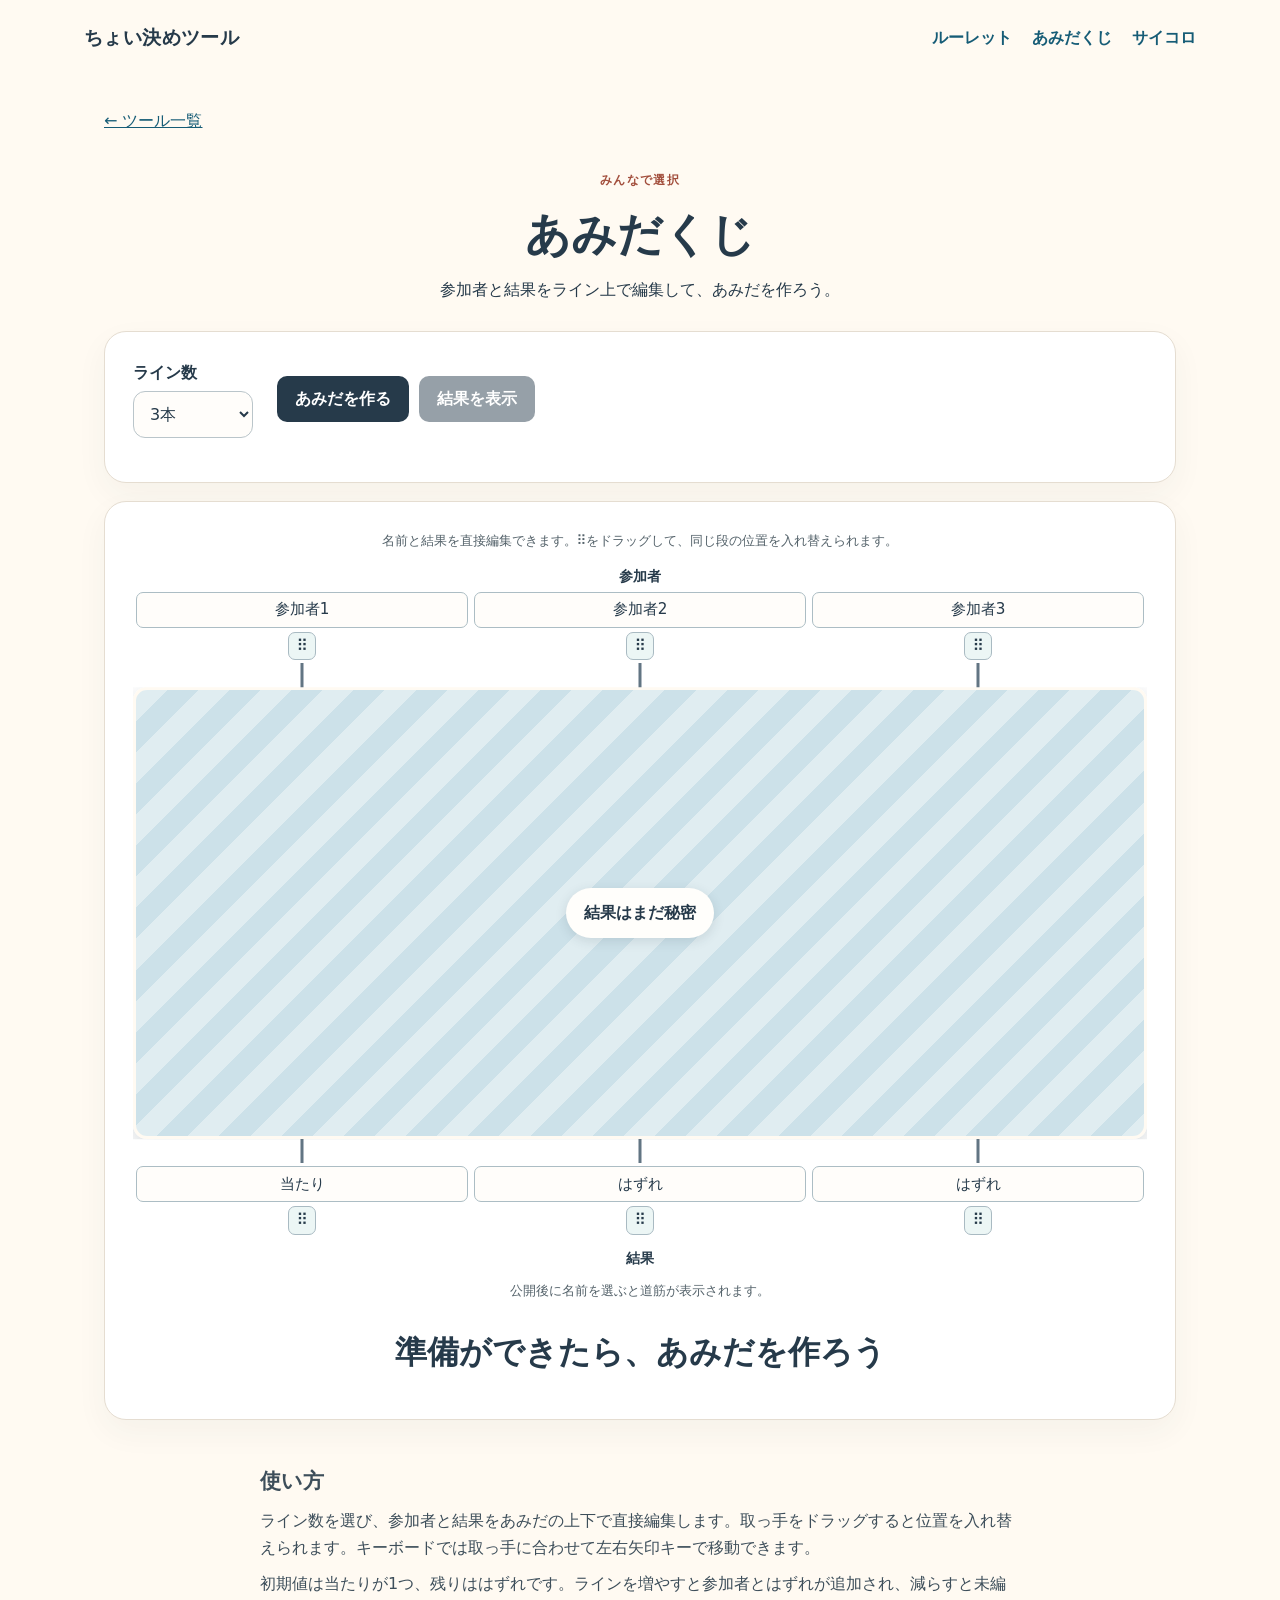
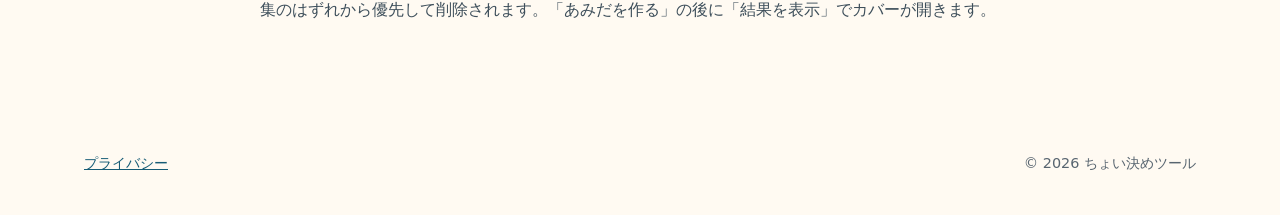
==== commit 63d59a22: "Expand amidaku board with inline draggable entries" ====
--- a/amidaku.html
+++ b/amidaku.html
@@ -16,35 +16,24 @@
   <main class="single-tool">
     <p class="back"><a href="./">← ツール一覧</a></p>
     <section class="tool-section" id="amidaku" aria-labelledby="amidaku-title">
-      <div class="section-heading"><span class="eyebrow">みんなで選択</span><h1 id="amidaku-title">あみだくじ</h1><p>人数を決めて、参加者と結果を配置しよう。</p></div>
-      <div class="workspace">
-        <div class="panel">
-          <label for="amidaku-count">ライン数</label>
-          <select id="amidaku-count">
-            <option value="2">2本</option><option value="3" selected>3本</option><option value="4">4本</option><option value="5">5本</option><option value="6">6本</option><option value="7">7本</option><option value="8">8本</option>
-          </select>
-          <p class="hint">ラインは最初から表示されます。人数を変えると配置をやり直せます。</p>
-          <div class="field-pair">
-            <div><label for="amidaku-names">参加者</label><textarea id="amidaku-names" rows="7" maxlength="328" spellcheck="false">あなた
-友だちA
-友だちB</textarea><button id="amidaku-apply-names" type="button">参加者を反映</button></div>
-            <div><label for="amidaku-prizes">結果</label><textarea id="amidaku-prizes" rows="7" maxlength="328" spellcheck="false">当たり
-おやつ
-次回に期待</textarea><button id="amidaku-apply-prizes" type="button">結果を反映</button></div>
-          </div>
-          <p class="hint">それぞれライン数と同じ件数を1行ずつ入力（各40文字以内）。反映時に位置がランダムに決まります。</p>
-          <div id="amidaku-name-order" class="ladder-order" aria-label="参加者の配置"></div>
-          <div class="ladder-actions"><button id="amidaku-build" type="button" disabled>あみだを作る</button><button id="amidaku-reveal" type="button" disabled>結果を表示</button></div>
-          <p class="error" id="amidaku-error" role="alert"></p>
-        </div>
-        <div class="panel result-panel">
-          <div class="ladder-scroll"><div id="ladder-stage" class="ladder-stage"><svg id="ladder" role="img" aria-label="あみだくじ"></svg><div id="ladder-cover" class="ladder-cover" hidden aria-hidden="true"><span>結果はまだ秘密</span></div></div></div>
-          <p class="hint">公開後に名前を選ぶと道筋が表示されます。</p>
-          <div id="amidaku-buttons" class="choice-buttons"></div>
-          <output id="amidaku-result" class="result" aria-live="polite">まずは参加者と結果を反映しよう</output>
-        </div>
+      <div class="section-heading"><span class="eyebrow">みんなで選択</span><h1 id="amidaku-title">あみだくじ</h1><p>参加者と結果をライン上で編集して、あみだを作ろう。</p></div>
+      <div class="panel amidaku-controls">
+        <div><label for="amidaku-count">ライン数</label><select id="amidaku-count"><option value="2">2本</option><option value="3" selected>3本</option><option value="4">4本</option><option value="5">5本</option><option value="6">6本</option><option value="7">7本</option><option value="8">8本</option></select></div>
+        <div class="ladder-actions"><button id="amidaku-build" type="button">あみだを作る</button><button id="amidaku-reveal" type="button" disabled>結果を表示</button></div>
+        <p class="error" id="amidaku-error" role="alert"></p>
       </div>
-      <div class="guide"><h2>使い方</h2><p>ライン数を決め、参加者と結果を同じ件数だけ入力してそれぞれ反映します。参加者は反映後に左右へ移動できます。</p><p>両方を反映すると中央が隠れます。「あみだを作る」で線を作り、「結果を表示」でカバーを外します。名前を押すと道筋が光ります。</p></div>
+      <div class="panel amidaku-board">
+        <p class="hint">名前と結果を直接編集できます。⠿をドラッグして、同じ段の位置を入れ替えられます。</p>
+        <p class="ladder-row-label">参加者</p>
+        <div id="amidaku-name-slots" class="ladder-slots"></div>
+        <div class="ladder-center"><svg id="ladder" viewBox="0 0 1000 420" preserveAspectRatio="none" role="img" aria-label="あみだくじ"></svg><div id="ladder-cover" class="ladder-cover" aria-hidden="true"><span>結果はまだ秘密</span></div></div>
+        <div id="amidaku-prize-slots" class="ladder-slots"></div>
+        <p class="ladder-row-label">結果</p>
+        <p class="hint">公開後に名前を選ぶと道筋が表示されます。</p>
+        <div id="amidaku-buttons" class="choice-buttons"></div>
+        <output id="amidaku-result" class="result" aria-live="polite">準備ができたら、あみだを作ろう</output>
+      </div>
+      <div class="guide"><h2>使い方</h2><p>ライン数を選び、参加者と結果をあみだの上下で直接編集します。取っ手をドラッグすると位置を入れ替えられます。キーボードでは取っ手に合わせて左右矢印キーで移動できます。</p><p>初期値は当たりが1つ、残りははずれです。ラインを増やすと参加者とはずれが追加され、減らすと未編集のはずれから優先して削除されます。「あみだを作る」の後に「結果を表示」でカバーが開きます。</p></div>
     </section>
   </main>
   <footer><a href="./privacy.html">プライバシー</a><span>© 2026 ちょい決めツール</span></footer>
--- a/assets/style.css
+++ b/assets/style.css
@@ -1,5 +1,5 @@
 :root{font-family:system-ui,-apple-system,"Hiragino Kaku Gothic ProN","Yu Gothic",sans-serif;color:#263a4a;background:#fffaf2;line-height:1.65}
-*{box-sizing:border-box}html{scroll-behavior:smooth}body{margin:0}a{color:#165c76}a:focus-visible,button:focus-visible,textarea:focus-visible,select:focus-visible{outline:3px solid #195e82;outline-offset:3px}.site-header{max-width:1160px;margin:auto;min-height:76px;padding:18px 24px;display:flex;align-items:center;justify-content:space-between;gap:20px}.brand{font-size:1.2rem;font-weight:850;letter-spacing:.02em;text-decoration:none;color:#263a4a}.site-header nav{display:flex;gap:20px;flex-wrap:wrap}.site-header nav a{text-decoration:none;font-weight:700}.site-header nav a:hover{text-decoration:underline}.hero{padding:78px 24px 48px;text-align:center;background:radial-gradient(circle at 15% 5%,#fce7d1,transparent 40%),radial-gradient(circle at 85% 70%,#d9ede8,transparent 44%)}.eyebrow{font-size:.76rem;letter-spacing:.12em;font-weight:800;color:#a24e3c}.hero h1{font-size:clamp(2.1rem,5.5vw,4rem);line-height:1.25;letter-spacing:-.04em;margin:16px 0}.hero p{font-size:1.1rem}.tool-nav{max-width:1000px;margin:-24px auto 24px;display:grid;grid-template-columns:repeat(3,1fr);gap:12px;padding:0 24px;position:relative}.tool-nav a{background:#fff;border:1px solid #eedfcf;border-radius:18px;padding:22px;text-align:center;font-weight:800;text-decoration:none;box-shadow:0 8px 30px #263a4a12;transition:transform .2s}.tool-nav a:hover{transform:translateY(-3px)}.tool-section{max-width:1120px;margin:0 auto;padding:60px 24px 90px;scroll-margin-top:10px;border-bottom:1px solid #e8e0d4}.section-heading{text-align:center;margin-bottom:28px}.section-heading h2{font-size:clamp(2rem,4vw,2.8rem);margin:5px 0}.section-heading p{margin:0}.workspace{display:grid;grid-template-columns:minmax(0,.9fr) minmax(0,1.1fr);gap:24px;align-items:stretch}.panel{background:white;border:1px solid #e5ddd1;border-radius:22px;padding:28px;box-shadow:0 12px 32px #263a4a0c;min-width:0}.panel label{display:block;font-weight:800;margin-bottom:10px}.panel textarea,.panel select{width:100%;border:1.5px solid #bac5ca;border-radius:12px;background:#fffdfa;color:#263a4a;font:inherit;padding:12px;resize:vertical}.panel select{max-width:220px;display:block}.panel button{font:inherit;cursor:pointer}.panel>button{margin-top:16px;border:0;border-radius:12px;background:#263a4a;color:white;padding:13px 24px;font-weight:800;min-height:50px}.panel>button:hover{background:#165c76}.hint{font-size:.84rem;color:#54626a;margin:10px 0}.error{color:#a42b29;font-weight:700;min-height:1.5em}.result-panel{text-align:center;display:flex;flex-direction:column;align-items:center;justify-content:center;background:#fffefb}.result-label{margin:12px 0 0;font-size:.8rem;font-weight:800;color:#667681}.result{display:block;font-size:clamp(1.25rem,3vw,2rem);font-weight:850;overflow-wrap:anywhere;margin:4px 0 12px}.wheel-wrap{position:relative;width:min(100%,310px);aspect-ratio:1}.wheel-wrap svg{width:100%;height:100%;transition:transform 2.8s cubic-bezier(.15,.78,.12,1)}.wheel-wrap .pointer{position:absolute;z-index:1;top:-11px;left:50%;transform:translateX(-50%);color:#263a4a;font-size:32px;line-height:1}.field-pair{display:grid;grid-template-columns:1fr 1fr;gap:12px}.ladder-scroll{width:100%;overflow:auto}.ladder-line{stroke:#627583;stroke-width:3;stroke-linecap:round}.ladder-highlight{fill:none;stroke:#e86748;stroke-width:7;stroke-linejoin:round;stroke-linecap:round}.ladder-label{fill:#263a4a;font-size:15px;font-weight:700}.choice-buttons{display:flex;gap:8px;flex-wrap:wrap;justify-content:center;margin:12px 0}.choice-button{border:1px solid #a9bac2;background:#ecf6f5;border-radius:999px;padding:7px 13px;font-weight:700;max-width:100%;overflow-wrap:anywhere}.choice-button:hover{background:#d8edeb}.dice-faces{min-height:160px;display:flex;align-items:center;justify-content:center;gap:8px;flex-wrap:wrap;font-size:clamp(4rem,10vw,7rem);line-height:1;color:#d8735a}.dice-faces span{display:inline-block}.about,.privacy{max-width:850px;margin:70px auto;padding:0 24px}.privacy{min-height:60vh}.privacy h1{font-size:2.2rem}.privacy p{margin:24px 0}footer{max-width:1160px;margin:0 auto;padding:28px 24px 40px;display:flex;justify-content:space-between;gap:20px;color:#586570;font-size:.9rem}@media(max-width:760px){.site-header{align-items:flex-start;flex-direction:column}.site-header nav{gap:10px;font-size:.88rem}.hero{padding-top:48px}.tool-nav{grid-template-columns:1fr}.tool-nav a{padding:14px}.workspace{grid-template-columns:1fr}.panel{padding:20px}.field-pair{gap:8px}.field-pair textarea{font-size:.9rem}.tool-section{padding-top:45px;padding-bottom:60px}}
+*{box-sizing:border-box}html{scroll-behavior:smooth}body{margin:0}a{color:#165c76}a:focus-visible,button:focus-visible,textarea:focus-visible,select:focus-visible{outline:3px solid #195e82;outline-offset:3px}.site-header{max-width:1160px;margin:auto;min-height:76px;padding:18px 24px;display:flex;align-items:center;justify-content:space-between;gap:20px}.brand{font-size:1.2rem;font-weight:850;letter-spacing:.02em;text-decoration:none;color:#263a4a}.site-header nav{display:flex;gap:20px;flex-wrap:wrap}.site-header nav a{text-decoration:none;font-weight:700}.site-header nav a:hover{text-decoration:underline}.hero{padding:78px 24px 48px;text-align:center;background:radial-gradient(circle at 15% 5%,#fce7d1,transparent 40%),radial-gradient(circle at 85% 70%,#d9ede8,transparent 44%)}.eyebrow{font-size:.76rem;letter-spacing:.12em;font-weight:800;color:#a24e3c}.hero h1{font-size:clamp(2.1rem,5.5vw,4rem);line-height:1.25;letter-spacing:-.04em;margin:16px 0}.hero p{font-size:1.1rem}.tool-nav{max-width:1000px;margin:-24px auto 24px;display:grid;grid-template-columns:repeat(3,1fr);gap:12px;padding:0 24px;position:relative}.tool-nav a{background:#fff;border:1px solid #eedfcf;border-radius:18px;padding:22px;text-align:center;font-weight:800;text-decoration:none;box-shadow:0 8px 30px #263a4a12;transition:transform .2s}.tool-nav a:hover{transform:translateY(-3px)}.tool-section{max-width:1120px;margin:0 auto;padding:60px 24px 90px;scroll-margin-top:10px;border-bottom:1px solid #e8e0d4}.section-heading{text-align:center;margin-bottom:28px}.section-heading h2{font-size:clamp(2rem,4vw,2.8rem);margin:5px 0}.section-heading p{margin:0}.workspace{display:grid;grid-template-columns:minmax(0,.9fr) minmax(0,1.1fr);gap:24px;align-items:stretch}.panel{background:white;border:1px solid #e5ddd1;border-radius:22px;padding:28px;box-shadow:0 12px 32px #263a4a0c;min-width:0}.panel label{display:block;font-weight:800;margin-bottom:10px}.panel textarea,.panel select{width:100%;border:1.5px solid #bac5ca;border-radius:12px;background:#fffdfa;color:#263a4a;font:inherit;padding:12px;resize:vertical}.panel select{max-width:220px;display:block}.panel button{font:inherit;cursor:pointer}.panel>button{margin-top:16px;border:0;border-radius:12px;background:#263a4a;color:white;padding:13px 24px;font-weight:800;min-height:50px}.panel>button:hover{background:#165c76}.hint{font-size:.84rem;color:#54626a;margin:10px 0}.error{color:#a42b29;font-weight:700;min-height:1.5em}.result-panel{text-align:center;display:flex;flex-direction:column;align-items:center;justify-content:center;background:#fffefb}.result-label{margin:12px 0 0;font-size:.8rem;font-weight:800;color:#667681}.result{display:block;font-size:clamp(1.25rem,3vw,2rem);font-weight:850;overflow-wrap:anywhere;margin:4px 0 12px}.wheel-wrap{position:relative;width:min(100%,310px);aspect-ratio:1}.wheel-wrap svg{width:100%;height:100%;transition:transform 2.8s cubic-bezier(.15,.78,.12,1)}.wheel-wrap .pointer{position:absolute;z-index:1;top:-11px;left:50%;transform:translateX(-50%);color:#263a4a;font-size:32px;line-height:1}.ladder-line{stroke:#627583;stroke-width:3;stroke-linecap:round}.ladder-highlight{fill:none;stroke:#e86748;stroke-width:7;stroke-linejoin:round;stroke-linecap:round}.choice-buttons{display:flex;gap:8px;flex-wrap:wrap;justify-content:center;margin:12px 0}.choice-button{border:1px solid #a9bac2;background:#ecf6f5;border-radius:999px;padding:7px 13px;font-weight:700;max-width:100%;overflow-wrap:anywhere}.choice-button:hover{background:#d8edeb}.dice-faces{min-height:160px;display:flex;align-items:center;justify-content:center;gap:8px;flex-wrap:wrap;font-size:clamp(4rem,10vw,7rem);line-height:1;color:#d8735a}.dice-faces span{display:inline-block}.about,.privacy{max-width:850px;margin:70px auto;padding:0 24px}.privacy{min-height:60vh}.privacy h1{font-size:2.2rem}.privacy p{margin:24px 0}footer{max-width:1160px;margin:0 auto;padding:28px 24px 40px;display:flex;justify-content:space-between;gap:20px;color:#586570;font-size:.9rem}@media(max-width:760px){.site-header{align-items:flex-start;flex-direction:column}.site-header nav{gap:10px;font-size:.88rem}.hero{padding-top:48px}.tool-nav{grid-template-columns:1fr}.tool-nav a{padding:14px}.workspace{grid-template-columns:1fr}.panel{padding:20px}.tool-section{padding-top:45px;padding-bottom:60px}}
 @media(prefers-reduced-motion:reduce){html{scroll-behavior:auto}.tool-nav a{transition:none}}
 .tool-grid{max-width:1100px;margin:25px auto 80px;padding:0 24px;display:grid;grid-template-columns:repeat(3,minmax(0,1fr));gap:18px}.tool-card{display:block;background:white;color:#263a4a;border:1px solid #e5ddd1;border-radius:22px;padding:30px;text-decoration:none;box-shadow:0 12px 32px #263a4a0c;transition:transform .2s}.tool-card:hover{transform:translateY(-4px)}.tool-card h2{font-size:1.6rem;margin:10px 0 0}.tool-card p{margin:0 0 24px}.tool-card strong{color:#165c76}.tool-icon{display:inline-grid;place-items:center;width:68px;height:68px;border-radius:18px;background:#fce7d1;font-size:2.6rem}.tool-card:nth-child(2) .tool-icon{background:#d9ede8}.tool-card:nth-child(3) .tool-icon{background:#e0e7f8}.single-tool{max-width:1120px;margin:auto}.back{padding:16px 24px 0}.single-tool .tool-section{border:0;padding-top:16px}@media(max-width:760px){.tool-grid{grid-template-columns:1fr;margin-bottom:50px}.tool-card{padding:22px}}
 .section-heading h1{font-size:clamp(2rem,4vw,2.8rem);margin:5px 0}.guide{max-width:760px;margin:44px auto 0;color:#3d4e5a}.guide h2{font-size:1.3rem;margin-bottom:10px}.guide p{margin:10px 0}.wheel-wrap svg{transform-origin:50% 50%;transform-box:fill-box}.panel>button:disabled{opacity:.65;cursor:wait}
@@ -23,22 +23,30 @@
 @keyframes burst-right{to{transform:translateX(70%) rotate(15deg);opacity:.1}}
 @keyframes burst-rays{0%{opacity:0;transform:scale(.3) rotate(0)}35%{opacity:1}100%{opacity:.28;transform:scale(1.5) rotate(35deg)}}
 @keyframes burst-pop{0%{opacity:0;transform:scale(.2)}60%{opacity:1;transform:scale(1.14)}100%{opacity:1;transform:scale(1)}}
-.field-pair button,.ladder-actions button{border:0;border-radius:10px;background:#263a4a;color:white;padding:9px 15px;font-weight:800;min-height:42px}
-.field-pair button{margin-top:9px;width:100%}
-.field-pair button:hover,.ladder-actions button:hover{background:#165c76}
+
+.amidaku-controls{display:flex;align-items:center;gap:16px 24px;flex-wrap:wrap}
+.amidaku-controls label{margin:0 0 5px}
+.amidaku-controls select{min-width:120px}
+.amidaku-controls .error{flex-basis:100%;margin:0;min-height:0}
+.ladder-actions{display:flex;align-items:center;gap:10px;flex-wrap:wrap}
+.ladder-actions button{border:0;border-radius:10px;background:#263a4a;color:white;padding:10px 18px;font-weight:800;min-height:44px}
+.ladder-actions button:hover{background:#165c76}
 .ladder-actions button:disabled{opacity:.48;cursor:not-allowed}
-.ladder-actions{display:flex;gap:10px;flex-wrap:wrap;margin-top:18px}
-.ladder-order{margin-top:12px;display:grid;gap:5px}
-.ladder-order-row{display:flex;align-items:center;gap:6px;font-size:.86rem}
-.ladder-order-row span{flex:1;overflow-wrap:anywhere}
-.ladder-order-row button{border:1px solid #a9bac2;border-radius:8px;background:#ecf6f5;color:#263a4a;min-width:34px;min-height:34px;font-weight:800}
-.ladder-order-row button:disabled{opacity:.4;cursor:not-allowed}
-.ladder-stage{position:relative;margin:auto}
-.ladder-stage svg{display:block}
+.amidaku-board{margin-top:18px;text-align:center;overflow:hidden}
+.amidaku-board>.hint:first-child{margin:0 0 10px}
+.ladder-row-label{font-size:.88rem;font-weight:850;margin:12px 0 4px}
+.ladder-slots{display:grid;width:100%;min-width:0}
+.ladder-slot{min-width:0;padding:0 3px;display:flex;flex-direction:column;align-items:center;gap:4px;border-radius:8px}
+.ladder-slot input{width:100%;min-width:0;max-width:100%;height:36px;border:1px solid #acbdc4;border-radius:7px;background:#fffdfa;color:#263a4a;text-align:center;font:inherit;font-size:clamp(.7rem,1.4vw,.95rem);padding:4px;overflow:hidden;text-overflow:ellipsis}
+.ladder-slot input:focus-visible,.ladder-drag:focus-visible{outline:3px solid #195e82;outline-offset:2px}
+.ladder-drag{border:1px solid #a9bac2;border-radius:7px;background:#ecf6f5;color:#263a4a;min-width:28px;min-height:28px;padding:0 4px;line-height:1;cursor:grab;touch-action:none}
+.ladder-slot.dragging{opacity:.6}
+.ladder-slot.drop-target{outline:3px solid #e86748;outline-offset:-2px}
+.ladder-center{position:relative;width:100%;height:clamp(320px,46vw,500px);margin:3px 0}
+.ladder-center svg{display:block;width:100%;height:100%}
+.ladder-center .ladder-line,.ladder-center .ladder-highlight{vector-effect:non-scaling-stroke}
 .ladder-cover[hidden]{display:none}
-.ladder-cover{position:absolute;z-index:2;left:20px;right:20px;top:85px;bottom:50px;display:grid;place-items:center;border:3px solid #fffaf2;border-radius:12px;background:repeating-linear-gradient(135deg,#e0edf1 0 18px,#cce1e9 18px 36px);box-shadow:0 8px 24px #263a4a33;transition:clip-path 1.8s ease,opacity 1.8s ease;clip-path:inset(0 0 0 0)}
+.ladder-cover{position:absolute;z-index:2;left:0;right:0;top:24px;bottom:24px;display:grid;place-items:center;border:3px solid #fffaf2;border-radius:14px;background:repeating-linear-gradient(135deg,#e0edf1 0 22px,#cce1e9 22px 44px);box-shadow:0 8px 24px #263a4a33;transition:clip-path 1.8s ease,opacity 1.8s ease;clip-path:inset(0 0 0 0)}
 .ladder-cover span{padding:12px 18px;border-radius:999px;background:#fffefb;color:#263a4a;font-weight:850;box-shadow:0 3px 12px #263a4a22}
 .ladder-cover.opening{clip-path:inset(100% 0 0 0);opacity:0}
-.field-pair{grid-template-columns:repeat(2,minmax(0,1fr))}
-.field-pair>div,.field-pair textarea{min-width:0}
-@media(max-width:760px){.workspace{grid-template-columns:minmax(0,1fr)}}
+@media(max-width:760px){.workspace{grid-template-columns:minmax(0,1fr)}.amidaku-board{padding:14px}.ladder-slot{padding:0 1px}.ladder-slot input{padding:2px;font-size:.7rem}.ladder-cover span{font-size:.85rem;padding:8px 10px}}
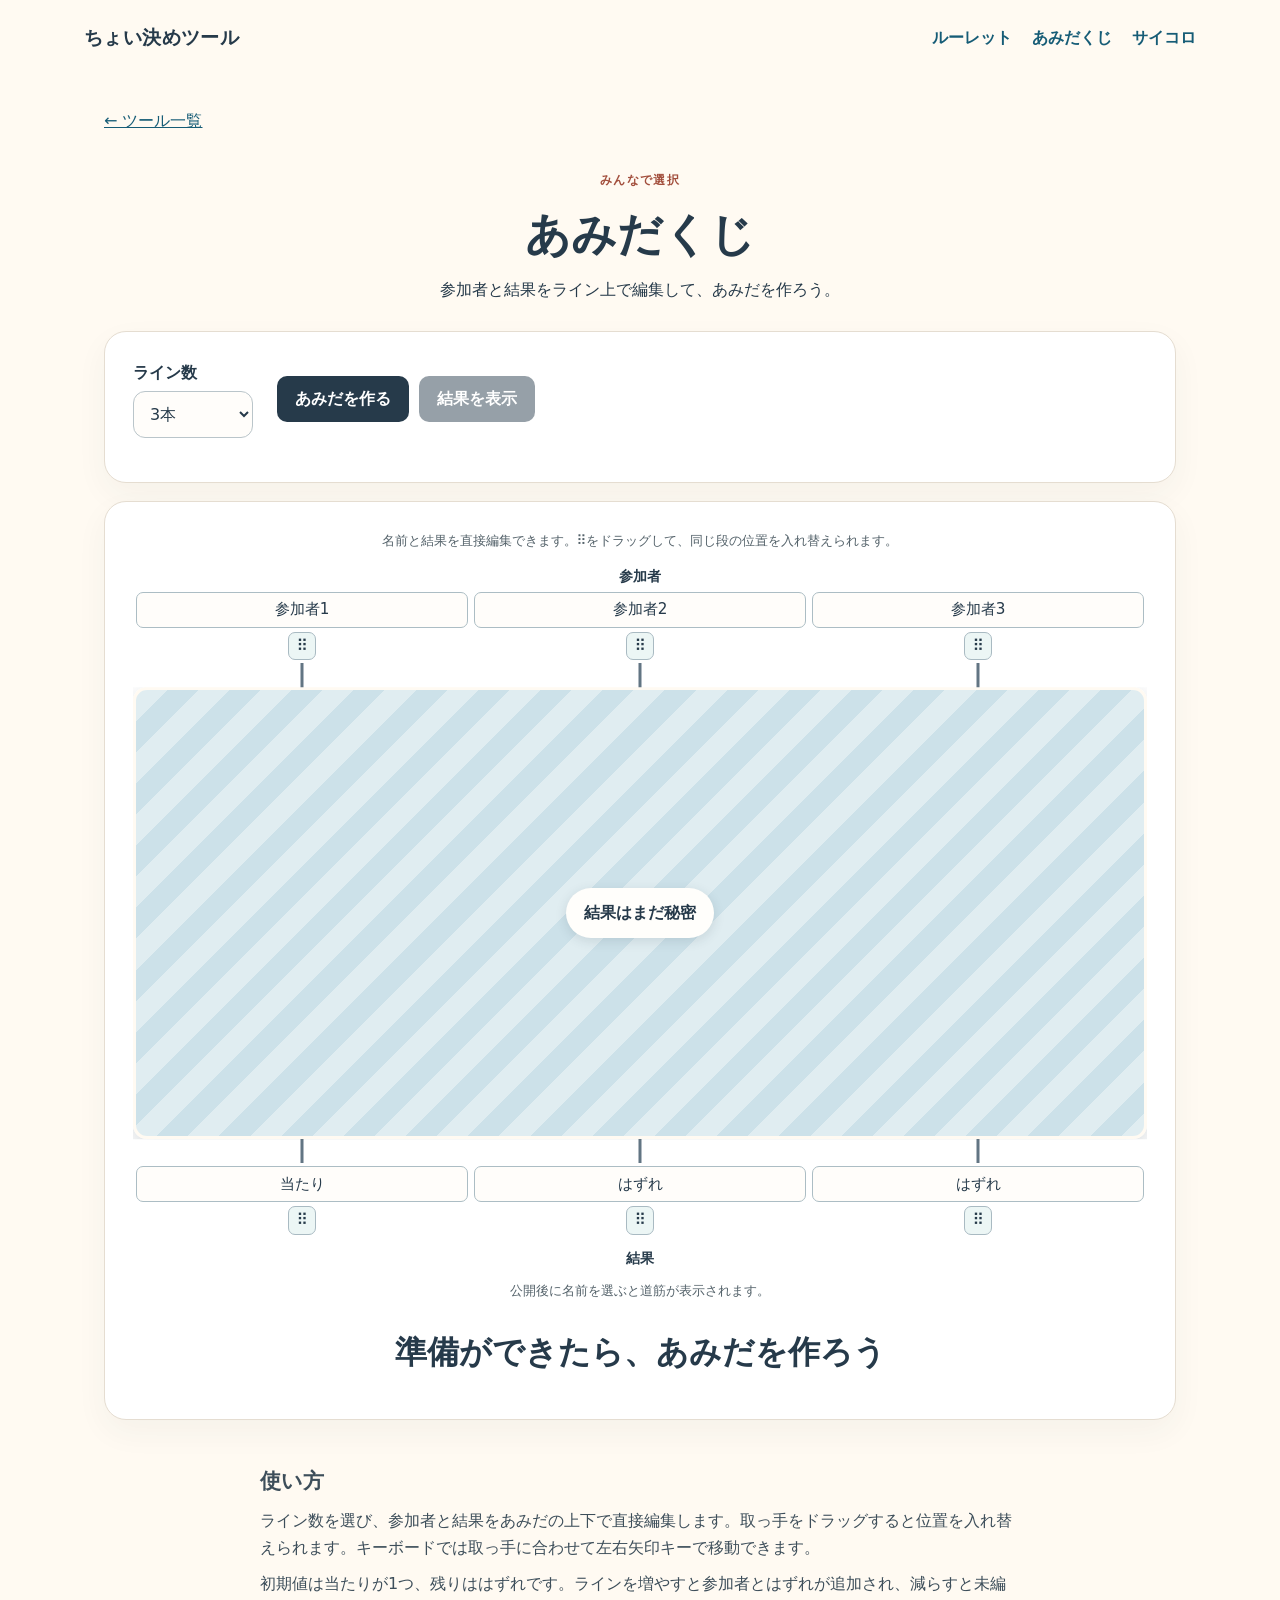
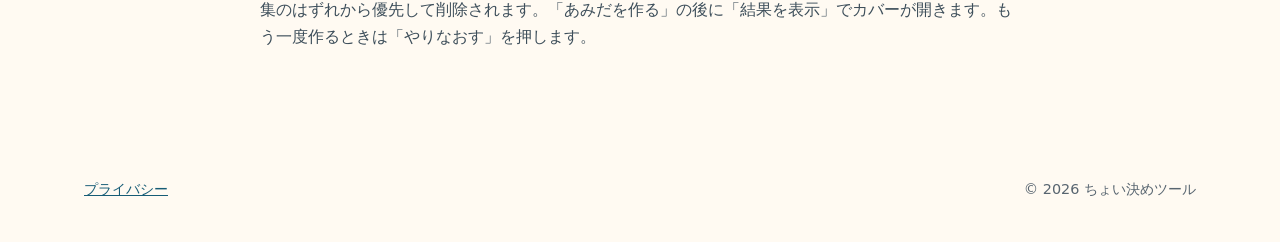
==== commit c6eeb237: "Add amidaku retry after reveal" ====
--- a/amidaku.html
+++ b/amidaku.html
@@ -32,8 +32,9 @@
         <p class="hint">公開後に名前を選ぶと道筋が表示されます。</p>
         <div id="amidaku-buttons" class="choice-buttons"></div>
         <output id="amidaku-result" class="result" aria-live="polite">準備ができたら、あみだを作ろう</output>
+        <button id="amidaku-retry" type="button" hidden>やりなおす</button>
       </div>
-      <div class="guide"><h2>使い方</h2><p>ライン数を選び、参加者と結果をあみだの上下で直接編集します。取っ手をドラッグすると位置を入れ替えられます。キーボードでは取っ手に合わせて左右矢印キーで移動できます。</p><p>初期値は当たりが1つ、残りははずれです。ラインを増やすと参加者とはずれが追加され、減らすと未編集のはずれから優先して削除されます。「あみだを作る」の後に「結果を表示」でカバーが開きます。</p></div>
+      <div class="guide"><h2>使い方</h2><p>ライン数を選び、参加者と結果をあみだの上下で直接編集します。取っ手をドラッグすると位置を入れ替えられます。キーボードでは取っ手に合わせて左右矢印キーで移動できます。</p><p>初期値は当たりが1つ、残りははずれです。ラインを増やすと参加者とはずれが追加され、減らすと未編集のはずれから優先して削除されます。「あみだを作る」の後に「結果を表示」でカバーが開きます。もう一度作るときは「やりなおす」を押します。</p></div>
     </section>
   </main>
   <footer><a href="./privacy.html">プライバシー</a><span>© 2026 ちょい決めツール</span></footer>
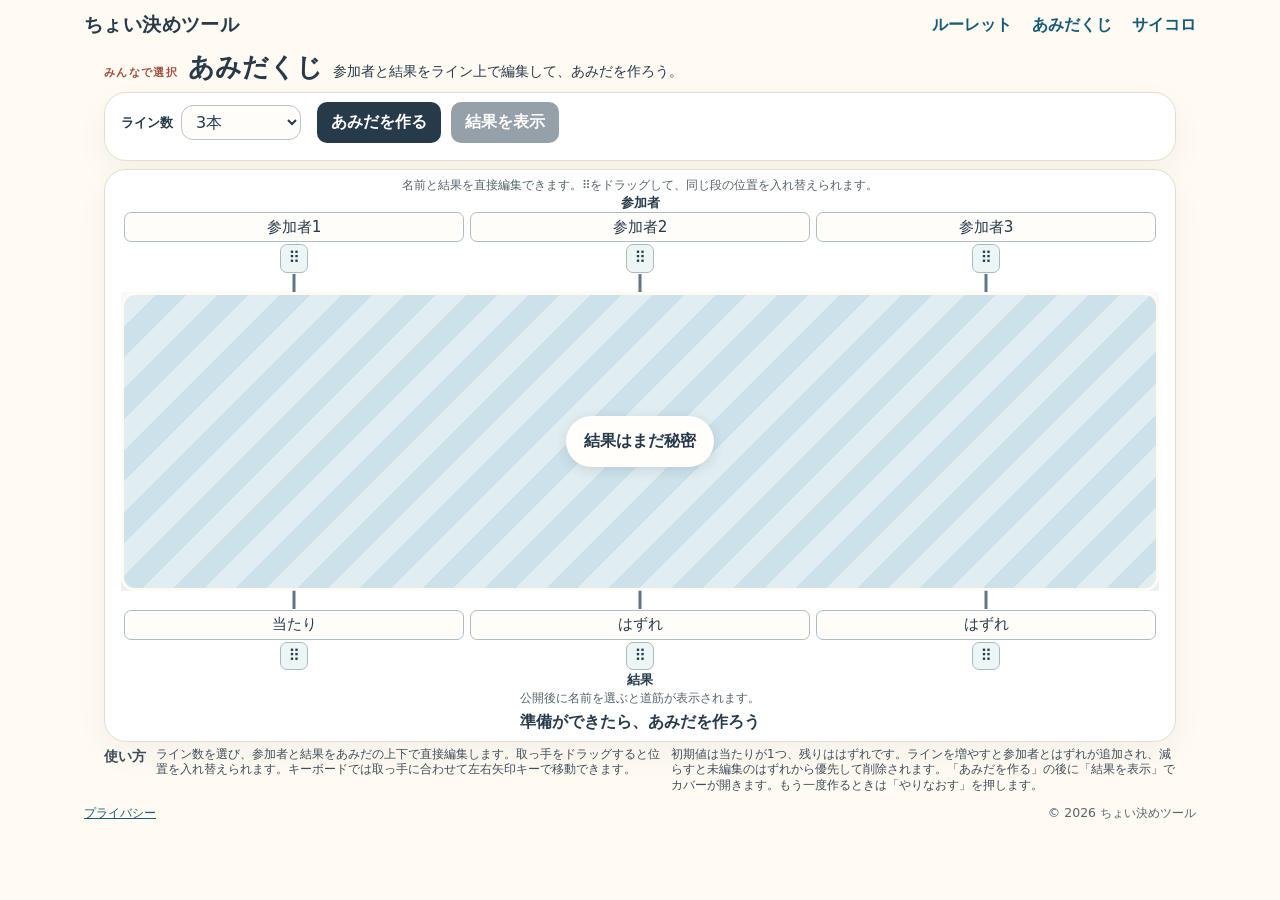
==== commit 2b3c8ea1: "Fit tool layouts within desktop viewport" ====
--- a/amidaku.html
+++ b/amidaku.html
@@ -11,7 +11,7 @@
   <script defer src="./assets/analytics.js"></script>
   <script defer src="./assets/app.js"></script>
 </head>
-<body>
+<body class="tool-page">
   <header class="site-header"><a class="brand" href="./">ちょい決めツール</a><nav aria-label="ツール"><a href="./roulette.html">ルーレット</a><a href="./amidaku.html">あみだくじ</a><a href="./dice.html">サイコロ</a></nav></header>
   <main class="single-tool">
     <p class="back"><a href="./">← ツール一覧</a></p>
@@ -22,17 +22,14 @@
         <div class="ladder-actions"><button id="amidaku-build" type="button">あみだを作る</button><button id="amidaku-reveal" type="button" disabled>結果を表示</button></div>
         <p class="error" id="amidaku-error" role="alert"></p>
       </div>
-      <div class="panel amidaku-board">
+      <div class="panel amidaku-board" id="amidaku-board">
         <p class="hint">名前と結果を直接編集できます。⠿をドラッグして、同じ段の位置を入れ替えられます。</p>
         <p class="ladder-row-label">参加者</p>
         <div id="amidaku-name-slots" class="ladder-slots"></div>
         <div class="ladder-center"><svg id="ladder" viewBox="0 0 1000 420" preserveAspectRatio="none" role="img" aria-label="あみだくじ"></svg><div id="ladder-cover" class="ladder-cover" aria-hidden="true"><span>結果はまだ秘密</span></div></div>
         <div id="amidaku-prize-slots" class="ladder-slots"></div>
         <p class="ladder-row-label">結果</p>
-        <p class="hint">公開後に名前を選ぶと道筋が表示されます。</p>
-        <div id="amidaku-buttons" class="choice-buttons"></div>
-        <output id="amidaku-result" class="result" aria-live="polite">準備ができたら、あみだを作ろう</output>
-        <button id="amidaku-retry" type="button" hidden>やりなおす</button>
+        <div class="amidaku-summary"><p class="hint">公開後に名前を選ぶと道筋が表示されます。</p><div id="amidaku-buttons" class="choice-buttons"></div><output id="amidaku-result" class="result" aria-live="polite">準備ができたら、あみだを作ろう</output><button id="amidaku-retry" type="button" hidden>やりなおす</button></div>
       </div>
       <div class="guide"><h2>使い方</h2><p>ライン数を選び、参加者と結果をあみだの上下で直接編集します。取っ手をドラッグすると位置を入れ替えられます。キーボードでは取っ手に合わせて左右矢印キーで移動できます。</p><p>初期値は当たりが1つ、残りははずれです。ラインを増やすと参加者とはずれが追加され、減らすと未編集のはずれから優先して削除されます。「あみだを作る」の後に「結果を表示」でカバーが開きます。もう一度作るときは「やりなおす」を押します。</p></div>
     </section>
--- a/assets/style.css
+++ b/assets/style.css
@@ -34,6 +34,9 @@
 .ladder-actions button:disabled{opacity:.48;cursor:not-allowed}
 .amidaku-board{margin-top:18px;text-align:center;overflow:hidden}
 .amidaku-board>.hint:first-child{margin:0 0 10px}
+.amidaku-summary>.hint{margin:4px 0}
+.amidaku-summary>button{border:0;border-radius:10px;background:#263a4a;color:white;padding:8px 16px;font-weight:800;min-height:38px;margin-top:6px}
+.amidaku-summary>button:hover{background:#165c76}
 .ladder-row-label{font-size:.88rem;font-weight:850;margin:12px 0 4px}
 .ladder-slots{display:grid;width:100%;min-width:0}
 .ladder-slot{min-width:0;padding:0 3px;display:flex;flex-direction:column;align-items:center;gap:4px;border-radius:8px}
@@ -50,3 +53,48 @@
 .ladder-cover span{padding:12px 18px;border-radius:999px;background:#fffefb;color:#263a4a;font-weight:850;box-shadow:0 3px 12px #263a4a22}
 .ladder-cover.opening{clip-path:inset(100% 0 0 0);opacity:0}
 @media(max-width:760px){.workspace{grid-template-columns:minmax(0,1fr)}.amidaku-board{padding:14px}.ladder-slot{padding:0 1px}.ladder-slot input{padding:2px;font-size:.7rem}.ladder-cover span{font-size:.85rem;padding:8px 10px}}
+
+@media(min-width:900px){
+  .tool-page .site-header{min-height:50px;padding:6px 24px}
+  .tool-page .back{display:none}
+  .tool-page .single-tool .tool-section{padding:0 24px 6px}
+  .tool-page .section-heading{display:flex;align-items:baseline;gap:10px;text-align:left;margin:0 0 8px}
+  .tool-page .section-heading .eyebrow{font-size:.68rem}
+  .tool-page .section-heading h1{font-size:1.65rem;line-height:1.3;margin:0;white-space:nowrap}
+  .tool-page .section-heading p{font-size:.85rem}
+  .tool-page .guide{max-width:none;margin:5px 0 0;display:grid;grid-template-columns:auto 1fr 1fr;align-items:start;gap:10px;font-size:.74rem;line-height:1.3}
+  .tool-page .guide h2{font-size:.9rem;margin:0;white-space:nowrap}
+  .tool-page .guide p{margin:0}
+  .tool-page footer{padding:4px 24px 6px;font-size:.78rem}
+  #roulette .workspace{gap:16px}
+  #roulette .panel{padding:16px 20px}
+  #roulette .panel textarea{height:clamp(145px,22dvh,190px)}
+  #roulette .panel>button{min-height:42px;margin-top:8px;padding:8px 18px}
+  #roulette .hint{font-size:.74rem;line-height:1.4;margin:5px 0}
+  #roulette .motion-control{margin-top:6px;margin-bottom:0;line-height:1.3;font-size:.82rem}
+  #roulette .error{min-height:0;margin:0}
+  #roulette .wheel-wrap{width:min(100%,310px,40dvh)}
+  #roulette .result-label{margin-top:4px}
+  #roulette .result{margin:0;font-size:1.45rem}
+  #amidaku .amidaku-controls{padding:9px 16px;gap:8px 16px}
+  #amidaku .amidaku-controls>div:first-child{display:flex;align-items:center;gap:8px}
+  #amidaku .amidaku-controls label{font-size:.8rem;margin:0;white-space:nowrap;flex:none}
+  #amidaku .amidaku-controls select{padding:6px 10px;line-height:1.2}
+  #amidaku .ladder-actions button{min-height:38px;padding:7px 14px}
+  #amidaku .amidaku-board{margin-top:8px;padding:8px 16px 6px}
+  #amidaku .amidaku-board>.hint:first-child{margin:0;font-size:.74rem;line-height:1.3}
+  #amidaku .ladder-row-label{margin:2px 0;font-size:.8rem;line-height:1.2}
+  #amidaku .ladder-slot{gap:2px}
+  #amidaku .ladder-slot input{height:30px}
+  #amidaku .ladder-drag{min-height:22px}
+  #amidaku .ladder-center{height:clamp(160px,calc(100vh - 565px),340px);height:clamp(160px,calc(100dvh - 565px),340px);margin:1px 0}
+  #amidaku .ladder-cover{top:18px;bottom:18px}
+  #amidaku .choice-buttons{margin:3px 0;gap:4px}
+  #amidaku .choice-button{padding:3px 9px;font-size:.8rem}
+  #amidaku .result{font-size:1rem;line-height:1.3;margin:2px 0}
+  #amidaku .amidaku-summary>.hint{font-size:.74rem;line-height:1.3;margin:3px 0}
+  #amidaku .amidaku-summary>button{min-height:32px;margin-top:4px;padding:5px 14px;font-size:.8rem}
+  #amidaku .amidaku-board.has-results .amidaku-summary{display:flex;flex-wrap:wrap;align-items:center;justify-content:center;gap:8px;min-height:32px}
+  #amidaku .amidaku-board.has-results .amidaku-summary>.hint{display:none}
+  #amidaku .amidaku-board.has-results .choice-buttons,#amidaku .amidaku-board.has-results .result,#amidaku .amidaku-board.has-results .amidaku-summary>button{margin:0}
+}
